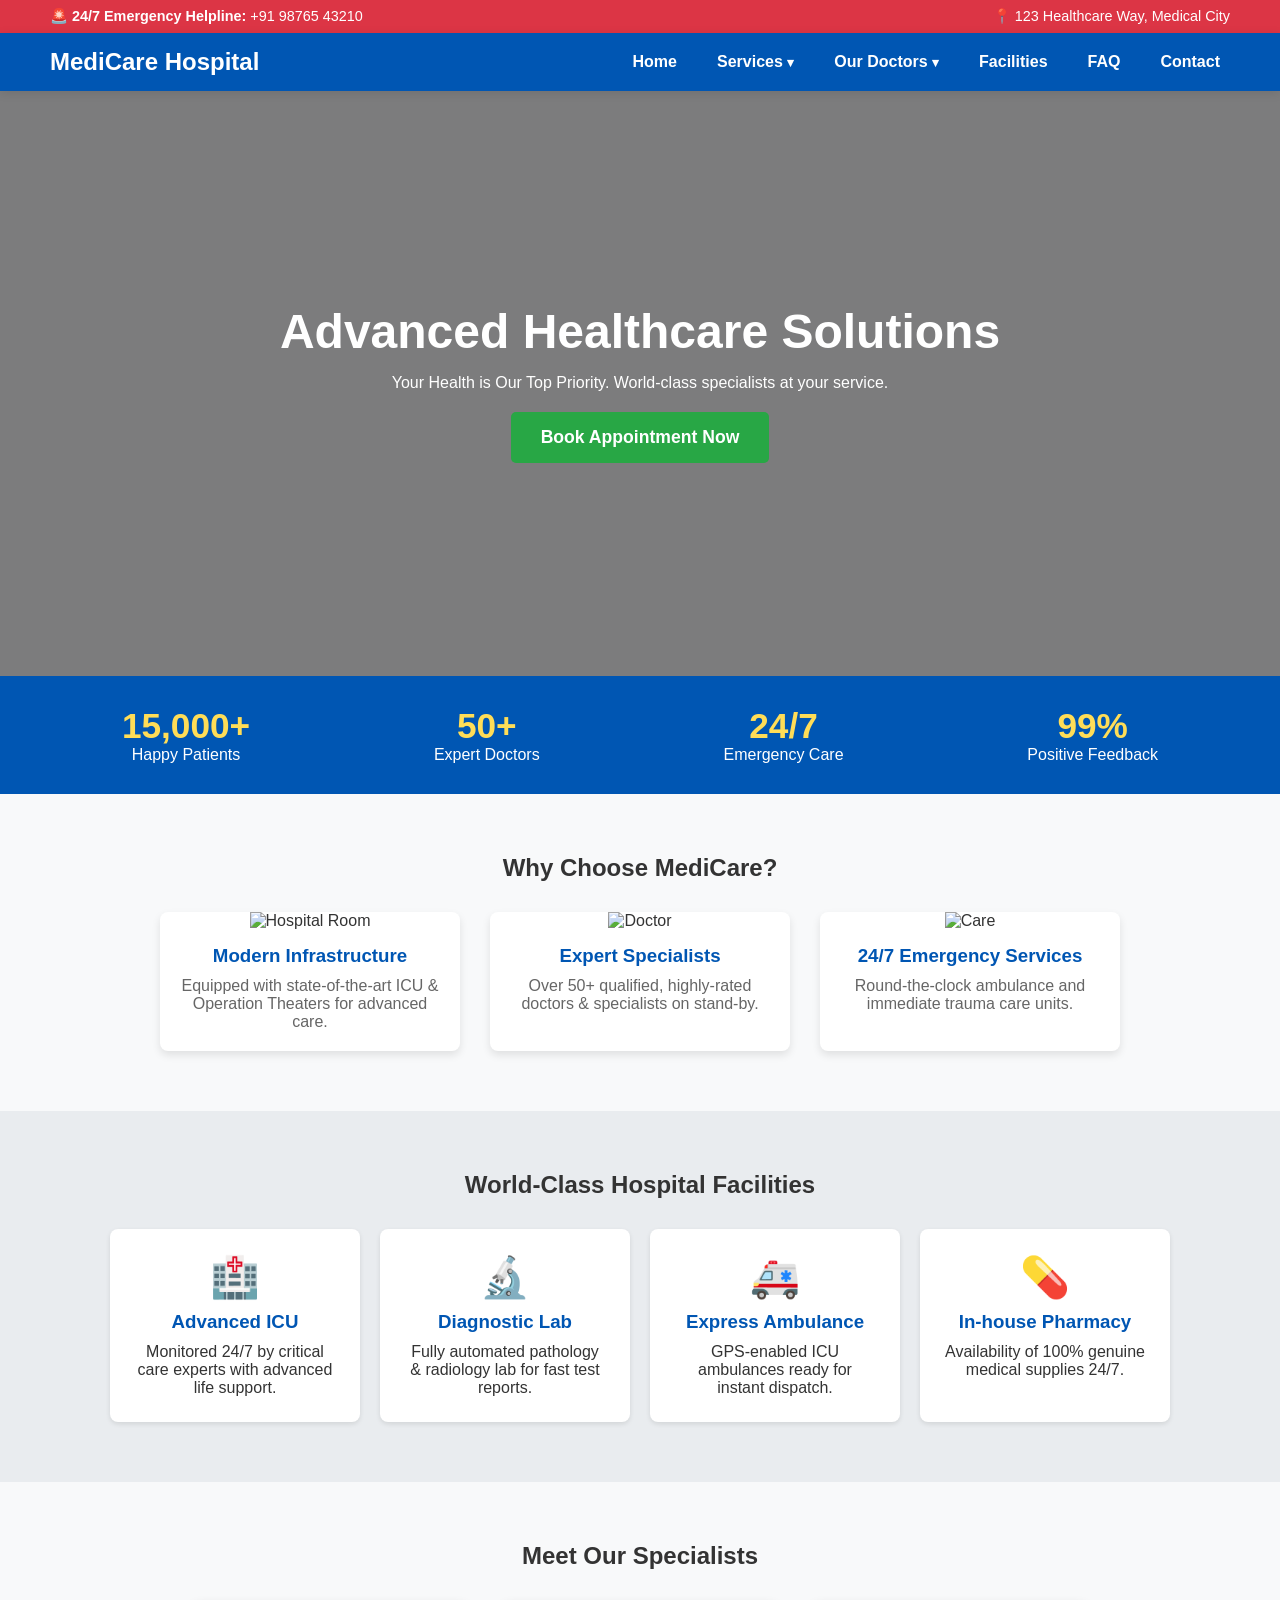
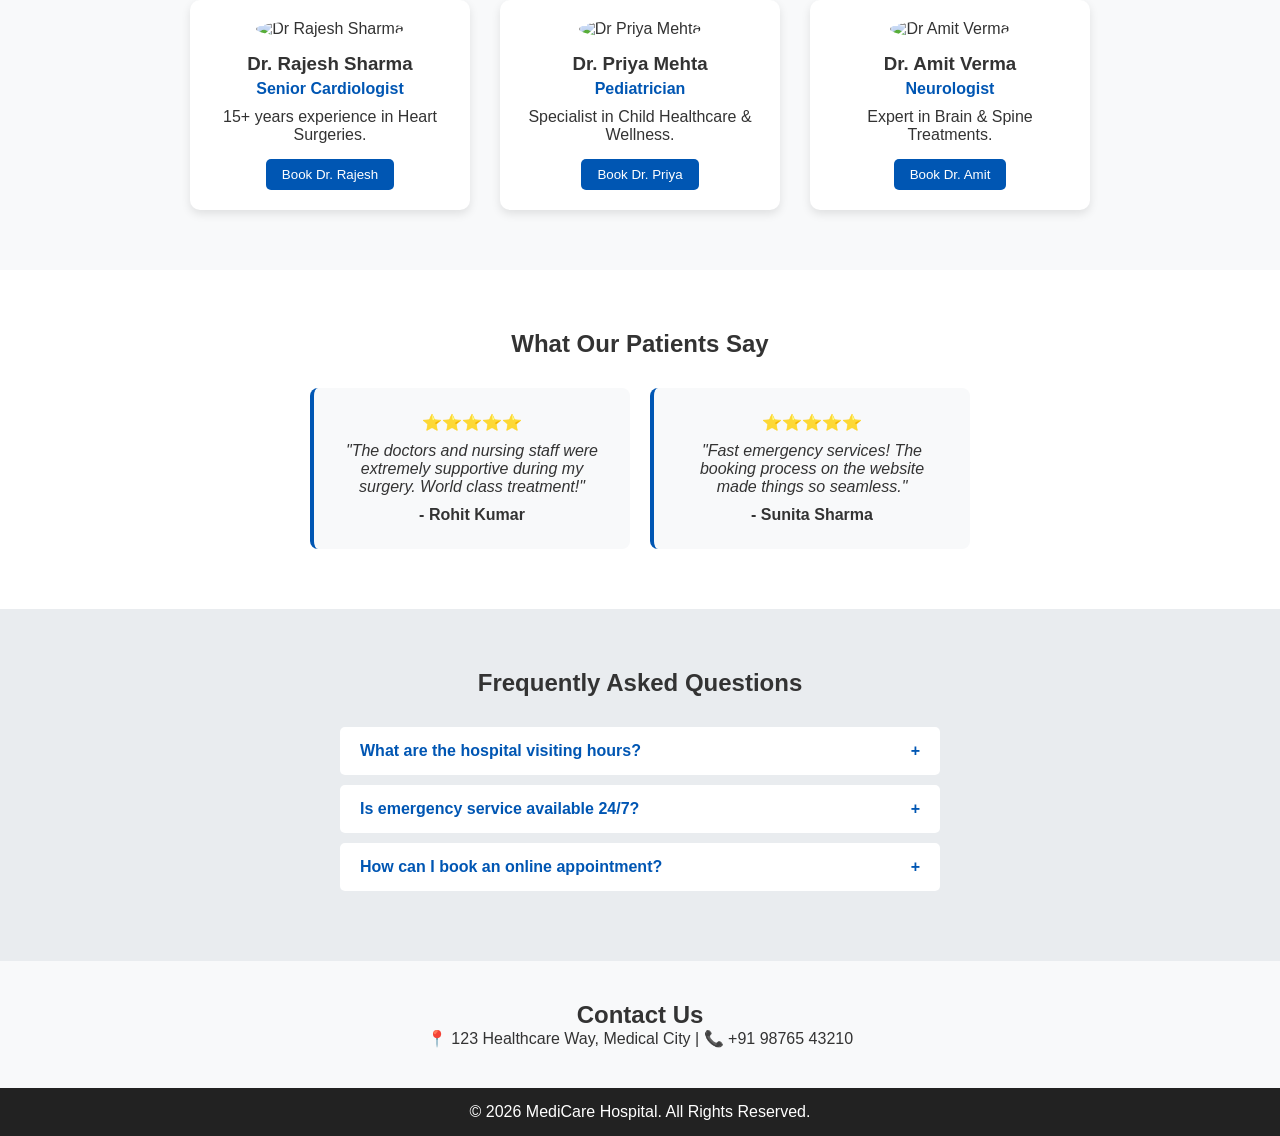
==== index.html @ e6e6cc5a "Hospital Management Website complete" ====
<!DOCTYPE html>
<html lang="en">
<head>
    <meta charset="UTF-8">
    <meta name="viewport" content="width=device-width, initial-scale=1.0">
    <title>MediCare Hospital</title>
    <link rel="stylesheet" href="style.css">
</head>
<body>

    <!-- Top Emergency Bar -->
    <div class="top-bar">
        <span>🚨 <strong>24/7 Emergency Helpline:</strong> +91 98765 43210</span>
        <span>📍 123 Healthcare Way, Medical City</span>
    </div>

    <!-- Header / Navbar -->
    <header>
        <div class="logo">
            <h2>MediCare Hospital</h2>
        </div>
        <nav>
            <ul class="nav-links">
                <li><a href="#home">Home</a></li>
                
                <!-- Services Dropdown -->
                <li class="dropdown">
                    <a href="#services">Services <span class="arrow">&#9662;</span></a>
                    <ul class="dropdown-menu">
                        <li><a href="#services">Emergency Care</a></li>
                        <li><a href="#services">Cardiology Dept</a></li>
                        <li><a href="#services">24/7 Pharmacy</a></li>
                    </ul>
                </li>

                <!-- Our Doctors Dropdown -->
                <li class="dropdown">
                    <a href="#doctors">Our Doctors <span class="arrow">&#9662;</span></a>
                    <ul class="dropdown-menu">
                        <li><a href="#doctors">Dr. Rajesh (Cardiologist)</a></li>
                        <li><a href="#doctors">Dr. Priya (Pediatrician)</a></li>
                        <li><a href="#doctors">Dr. Amit (Neurologist)</a></li>
                    </ul>
                </li>

                <li><a href="#facilities">Facilities</a></li>
                <li><a href="#faq">FAQ</a></li>
                <li><a href="#contact">Contact</a></li>
            </ul>
        </nav>
    </header>

    <!-- Main Hero Banner -->
    <section id="home" class="hero">
        <div class="hero-content">
            <h1>Advanced Healthcare Solutions</h1>
            <p>Your Health is Our Top Priority. World-class specialists at your service.</p>
            <button id="openModalBtn" class="btn-green">Book Appointment Now</button>
        </div>
    </section>

    <!-- Hospital Statistics Section (Naya Look) -->
    <section class="stats-section">
        <div class="stat-box">
            <h2>15,000+</h2>
            <p>Happy Patients</p>
        </div>
        <div class="stat-box">
            <h2>50+</h2>
            <p>Expert Doctors</p>
        </div>
        <div class="stat-box">
            <h2>24/7</h2>
            <p>Emergency Care</p>
        </div>
        <div class="stat-box">
            <h2>99%</h2>
            <p>Positive Feedback</p>
        </div>
    </section>

    <!-- Visual Features Section -->
    <section class="hospital-info">
        <h2>Why Choose MediCare?</h2>
        <div class="info-grid">
            <div class="info-card">
                <img src="https://images.unsplash.com/photo-1519494026892-80bbd2d6fd0d?w=500" alt="Hospital Room">
                <h3>Modern Infrastructure</h3>
                <p>Equipped with state-of-the-art ICU & Operation Theaters for advanced care.</p>
            </div>
            <div class="info-card">
                <img src="https://images.unsplash.com/photo-1629909613654-28e377c37b09?w=500" alt="Doctor">
                <h3>Expert Specialists</h3>
                <p>Over 50+ qualified, highly-rated doctors & specialists on stand-by.</p>
            </div>
            <div class="info-card">
                <img src="https://images.unsplash.com/photo-1584515979956-d9f6e5d09982?w=500" alt="Care">
                <h3>24/7 Emergency Services</h3>
                <p>Round-the-clock ambulance and immediate trauma care units.</p>
            </div>
        </div>
    </section>

    <!-- Advanced Facilities Section -->
    <section id="facilities" class="facilities-section">
        <h2>World-Class Hospital Facilities</h2>
        <div class="facilities-grid">
            <div class="facility-card">
                <div class="icon">🏥</div>
                <h3>Advanced ICU</h3>
                <p>Monitored 24/7 by critical care experts with advanced life support.</p>
            </div>
            <div class="facility-card">
                <div class="icon">🔬</div>
                <h3>Diagnostic Lab</h3>
                <p>Fully automated pathology & radiology lab for fast test reports.</p>
            </div>
            <div class="facility-card">
                <div class="icon">🚑</div>
                <h3>Express Ambulance</h3>
                <p>GPS-enabled ICU ambulances ready for instant dispatch.</p>
            </div>
            <div class="facility-card">
                <div class="icon">💊</div>
                <h3>In-house Pharmacy</h3>
                <p>Availability of 100% genuine medical supplies 24/7.</p>
            </div>
        </div>
    </section>

    <!-- Doctors Profiles Section (Accessible via Navbar Dropdown) -->
    <section id="doctors" class="doctors-section">
        <h2>Meet Our Specialists</h2>
        <div class="doctors-grid">
            <div class="doctor-card">
                <img src="https://images.unsplash.com/photo-1612349317150-e413f6a5b16d?w=400" alt="Dr Rajesh Sharma">
                <h3>Dr. Rajesh Sharma</h3>
                <p class="specialty">Senior Cardiologist</p>
                <p>15+ years experience in Heart Surgeries.</p>
                <button class="btn-book-doc">Book Dr. Rajesh</button>
            </div>
            <div class="doctor-card">
                <img src="https://images.unsplash.com/photo-1559839734-2b71ea197ec2?w=400" alt="Dr Priya Mehta">
                <h3>Dr. Priya Mehta</h3>
                <p class="specialty">Pediatrician</p>
                <p>Specialist in Child Healthcare & Wellness.</p>
                <button class="btn-book-doc">Book Dr. Priya</button>
            </div>
            <div class="doctor-card">
                <img src="https://images.unsplash.com/photo-1537368910025-700350fe46c7?w=400" alt="Dr Amit Verma">
                <h3>Dr. Amit Verma</h3>
                <p class="specialty">Neurologist</p>
                <p>Expert in Brain & Spine Treatments.</p>
                <button class="btn-book-doc">Book Dr. Amit</button>
            </div>
        </div>
    </section>

    <!-- Patient Reviews (Testimonials) Section -->
    <section class="reviews-section">
        <h2>What Our Patients Say</h2>
        <div class="reviews-grid">
            <div class="review-card">
                <p class="stars">⭐⭐⭐⭐⭐</p>
                <p class="comment">"The doctors and nursing staff were extremely supportive during my surgery. World class treatment!"</p>
                <h4>- Rohit Kumar</h4>
            </div>
            <div class="review-card">
                <p class="stars">⭐⭐⭐⭐⭐</p>
                <p class="comment">"Fast emergency services! The booking process on the website made things so seamless."</p>
                <h4>- Sunita Sharma</h4>
            </div>
        </div>
    </section>

    <!-- FAQ Accordion Section -->
    <section id="faq" class="faq-section">
        <h2>Frequently Asked Questions</h2>
        <div class="faq-container">
            <div class="faq-item">
                <button class="faq-question">What are the hospital visiting hours? <span class="faq-icon">+</span></button>
                <div class="faq-answer">
                    <p>Visiting hours are from 10:00 AM to 1:00 PM and 5:00 PM to 8:00 PM daily.</p>
                </div>
            </div>
            <div class="faq-item">
                <button class="faq-question">Is emergency service available 24/7? <span class="faq-icon">+</span></button>
                <div class="faq-answer">
                    <p>Yes, our Emergency and Trauma Care unit is open 24 hours a day, 7 days a week.</p>
                </div>
            </div>
            <div class="faq-item">
                <button class="faq-question">How can I book an online appointment? <span class="faq-icon">+</span></button>
                <div class="faq-answer">
                    <p>You can click on any 'Book Appointment' button on this website to open the booking form.</p>
                </div>
            </div>
        </div>
    </section>

    <!-- BOOK APPOINTMENT MODAL (POPUP FORM) -->
    <div id="appointmentModal" class="modal">
        <div class="modal-content">
            <span class="close-btn" id="closeModalBtn">&times;</span>
            <h2>Book An Appointment</h2>
            <form id="appointmentForm">
                <input type="text" id="patientName" placeholder="Full Name" required>
                <input type="tel" id="patientPhone" placeholder="Phone Number" required>
                <select id="doctorSelect" required>
                    <option value="">Select Doctor / Speciality</option>
                    <option value="Dr. Rajesh Sharma (Cardiologist)">Dr. Rajesh Sharma (Cardiologist)</option>
                    <option value="Dr. Priya Mehta (Pediatrician)">Dr. Priya Mehta (Pediatrician)</option>
                    <option value="Dr. Amit Verma (Neurologist)">Dr. Amit Verma (Neurologist)</option>
                </select>
                <input type="date" id="appDate" required>
                <button type="submit" class="btn-submit">Confirm Booking</button>
            </form>
        </div>
    </div>

    <!-- Contact & Footer -->
    <section id="contact" class="contact">
        <h2>Contact Us</h2>
        <p>📍 123 Healthcare Way, Medical City | 📞 +91 98765 43210</p>
    </section>

    <footer>
        <p>© 2026 MediCare Hospital. All Rights Reserved.</p>
    </footer>

    <script src="script.js"></script>
</body>
</html>
---- style.css ----
* {
    margin: 0;
    padding: 0;
    box-sizing: border-box;
    font-family: 'Segoe UI', Tahoma, Geneva, Verdana, sans-serif;
}

html {
    scroll-behavior: smooth;
}

body {
    background-color: #f8f9fa;
    color: #333;
}

/* Top Emergency Bar */
.top-bar {
    background-color: #dc3545;
    color: white;
    padding: 8px 50px;
    display: flex;
    justify-content: space-between;
    font-size: 0.9rem;
}

/* Navbar Style */
header {
    position: sticky;
    top: 0;
    z-index: 100;
    display: flex;
    justify-content: space-between;
    align-items: center;
    background-color: #0056b3;
    padding: 15px 50px;
    color: white;
    box-shadow: 0 2px 10px rgba(0,0,0,0.1);
}

.nav-links {
    display: flex;
    list-style: none;
    align-items: center;
}

.nav-links li {
    position: relative;
    margin-left: 20px;
}

.nav-links a {
    color: white;
    text-decoration: none;
    font-weight: 600;
    padding: 10px;
}

/* Dropdown Menu Style */
.arrow {
    font-size: 0.8rem;
}

.dropdown-menu {
    display: none;
    position: absolute;
    top: 100%;
    left: 0;
    background-color: white;
    min-width: 180px;
    box-shadow: 0 4px 8px rgba(0,0,0,0.15);
    border-radius: 4px;
    list-style: none;
}

.dropdown-menu li {
    margin: 0;
}

.dropdown-menu a {
    color: #333;
    display: block;
    padding: 10px 15px;
    font-size: 0.9rem;
}

.dropdown-menu a:hover {
    background-color: #f1f1f1;
    color: #0056b3;
}

.dropdown:hover .dropdown-menu {
    display: block;
}

/* Hero Section */
.hero {
    background: linear-gradient(rgba(0,0,0,0.5), rgba(0,0,0,0.5)), url('https://images.unsplash.com/photo-1512678080530-7760d81faba6?w=1200') no-repeat center center/cover;
    height: 65vh;
    display: flex;
    justify-content: center;
    align-items: center;
    color: white;
    text-align: center;
}

.hero h1 {
    font-size: 3rem;
    margin-bottom: 15px;
}

.btn-green {
    background-color: #28a745;
    color: white;
    border: none;
    padding: 15px 30px;
    font-size: 1.1rem;
    font-weight: bold;
    border-radius: 5px;
    cursor: pointer;
    margin-top: 20px;
    transition: 0.3s;
}

.btn-green:hover {
    background-color: #218838;
}

/* Hospital Stats */
.stats-section {
    display: flex;
    justify-content: space-around;
    background-color: #0056b3;
    color: white;
    padding: 30px;
    text-align: center;
}

.stat-box h2 {
    font-size: 2.2rem;
    color: #ffdd57;
}

/* Hospital Info */
.hospital-info {
    padding: 60px 20px;
    text-align: center;
}

.info-grid {
    display: flex;
    justify-content: center;
    gap: 30px;
    margin-top: 30px;
    flex-wrap: wrap;
}

.info-card {
    background: white;
    width: 300px;
    border-radius: 8px;
    overflow: hidden;
    box-shadow: 0 4px 8px rgba(0,0,0,0.1);
}

.info-card img {
    width: 100%;
    height: 200px;
    object-fit: cover;
}

.info-card h3 {
    margin: 15px 0 10px;
    color: #0056b3;
}

.info-card p {
    padding: 0 15px 20px;
    color: #666;
}

/* Facilities Section */
.facilities-section {
    background-color: #e9ecef;
    padding: 60px 20px;
    text-align: center;
}

.facilities-grid {
    display: flex;
    justify-content: center;
    gap: 20px;
    margin-top: 30px;
    flex-wrap: wrap;
}

.facility-card {
    background: white;
    padding: 25px;
    border-radius: 8px;
    width: 250px;
    box-shadow: 0 2px 5px rgba(0,0,0,0.1);
}

.facility-card .icon {
    font-size: 2.5rem;
    margin-bottom: 10px;
}

.facility-card h3 {
    color: #0056b3;
    margin-bottom: 10px;
}

/* Doctors Section */
.doctors-section {
    padding: 60px 20px;
    text-align: center;
}

.doctors-grid {
    display: flex;
    justify-content: center;
    gap: 30px;
    margin-top: 30px;
    flex-wrap: wrap;
}

.doctor-card {
    background: white;
    width: 280px;
    padding: 20px;
    border-radius: 10px;
    box-shadow: 0 4px 10px rgba(0,0,0,0.1);
    text-align: center;
}

.doctor-card img {
    width: 120px;
    height: 120px;
    border-radius: 50%;
    object-fit: cover;
    margin-bottom: 15px;
}

.doctor-card .specialty {
    color: #0056b3;
    font-weight: bold;
    margin: 5px 0 10px;
}

.btn-book-doc {
    background-color: #0056b3;
    color: white;
    border: none;
    padding: 8px 16px;
    border-radius: 5px;
    margin-top: 15px;
    cursor: pointer;
}

.btn-book-doc:hover {
    background-color: #003d80;
}

/* Patient Reviews */
.reviews-section {
    background: white;
    padding: 60px 20px;
    text-align: center;
}

.reviews-grid {
    display: flex;
    justify-content: center;
    gap: 20px;
    margin-top: 30px;
    flex-wrap: wrap;
}

.review-card {
    background: #f8f9fa;
    padding: 25px;
    border-radius: 8px;
    width: 320px;
    border-left: 4px solid #0056b3;
}

.review-card .comment {
    font-style: italic;
    margin: 10px 0;
}

/* FAQ Accordion Section */
.faq-section {
    background-color: #e9ecef;
    padding: 60px 20px;
    text-align: center;
}

.faq-container {
    max-width: 600px;
    margin: 30px auto 0;
    text-align: left;
}

.faq-item {
    background: white;
    margin-bottom: 10px;
    border-radius: 5px;
    overflow: hidden;
}

.faq-question {
    width: 100%;
    padding: 15px 20px;
    background: none;
    border: none;
    text-align: left;
    font-size: 1rem;
    font-weight: bold;
    display: flex;
    justify-content: space-between;
    cursor: pointer;
    color: #0056b3;
}

.faq-answer {
    max-height: 0;
    overflow: hidden;
    padding: 0 20px;
    transition: max-height 0.3s ease, padding 0.3s ease;
    background-color: #f8f9fa;
    color: #555;
}

.faq-item.active .faq-answer {
    max-height: 100px;
    padding: 15px 20px;
}

/* Modal Popup */
.modal {
    display: none;
    position: fixed;
    z-index: 1000;
    left: 0;
    top: 0;
    width: 100%;
    height: 100%;
    background-color: rgba(0,0,0,0.6);
}

.modal-content {
    background-color: white;
    margin: 10% auto;
    padding: 30px;
    border-radius: 8px;
    width: 90%;
    max-width: 400px;
    position: relative;
}

.close-btn {
    position: absolute;
    right: 20px;
    top: 10px;
    font-size: 28px;
    cursor: pointer;
}

.modal form {
    display: flex;
    flex-direction: column;
    gap: 15px;
    margin-top: 20px;
}

.modal form input, .modal form select {
    padding: 10px;
    border: 1px solid #ccc;
    border-radius: 4px;
}

.btn-submit {
    background-color: #0056b3;
    color: white;
    padding: 12px;
    border: none;
    border-radius: 4px;
    font-weight: bold;
    cursor: pointer;
}

/* Footer & Contact */
.contact {
    padding: 40px;
    text-align: center;
}

footer {
    background: #222;
    color: white;
    text-align: center;
    padding: 15px;
}
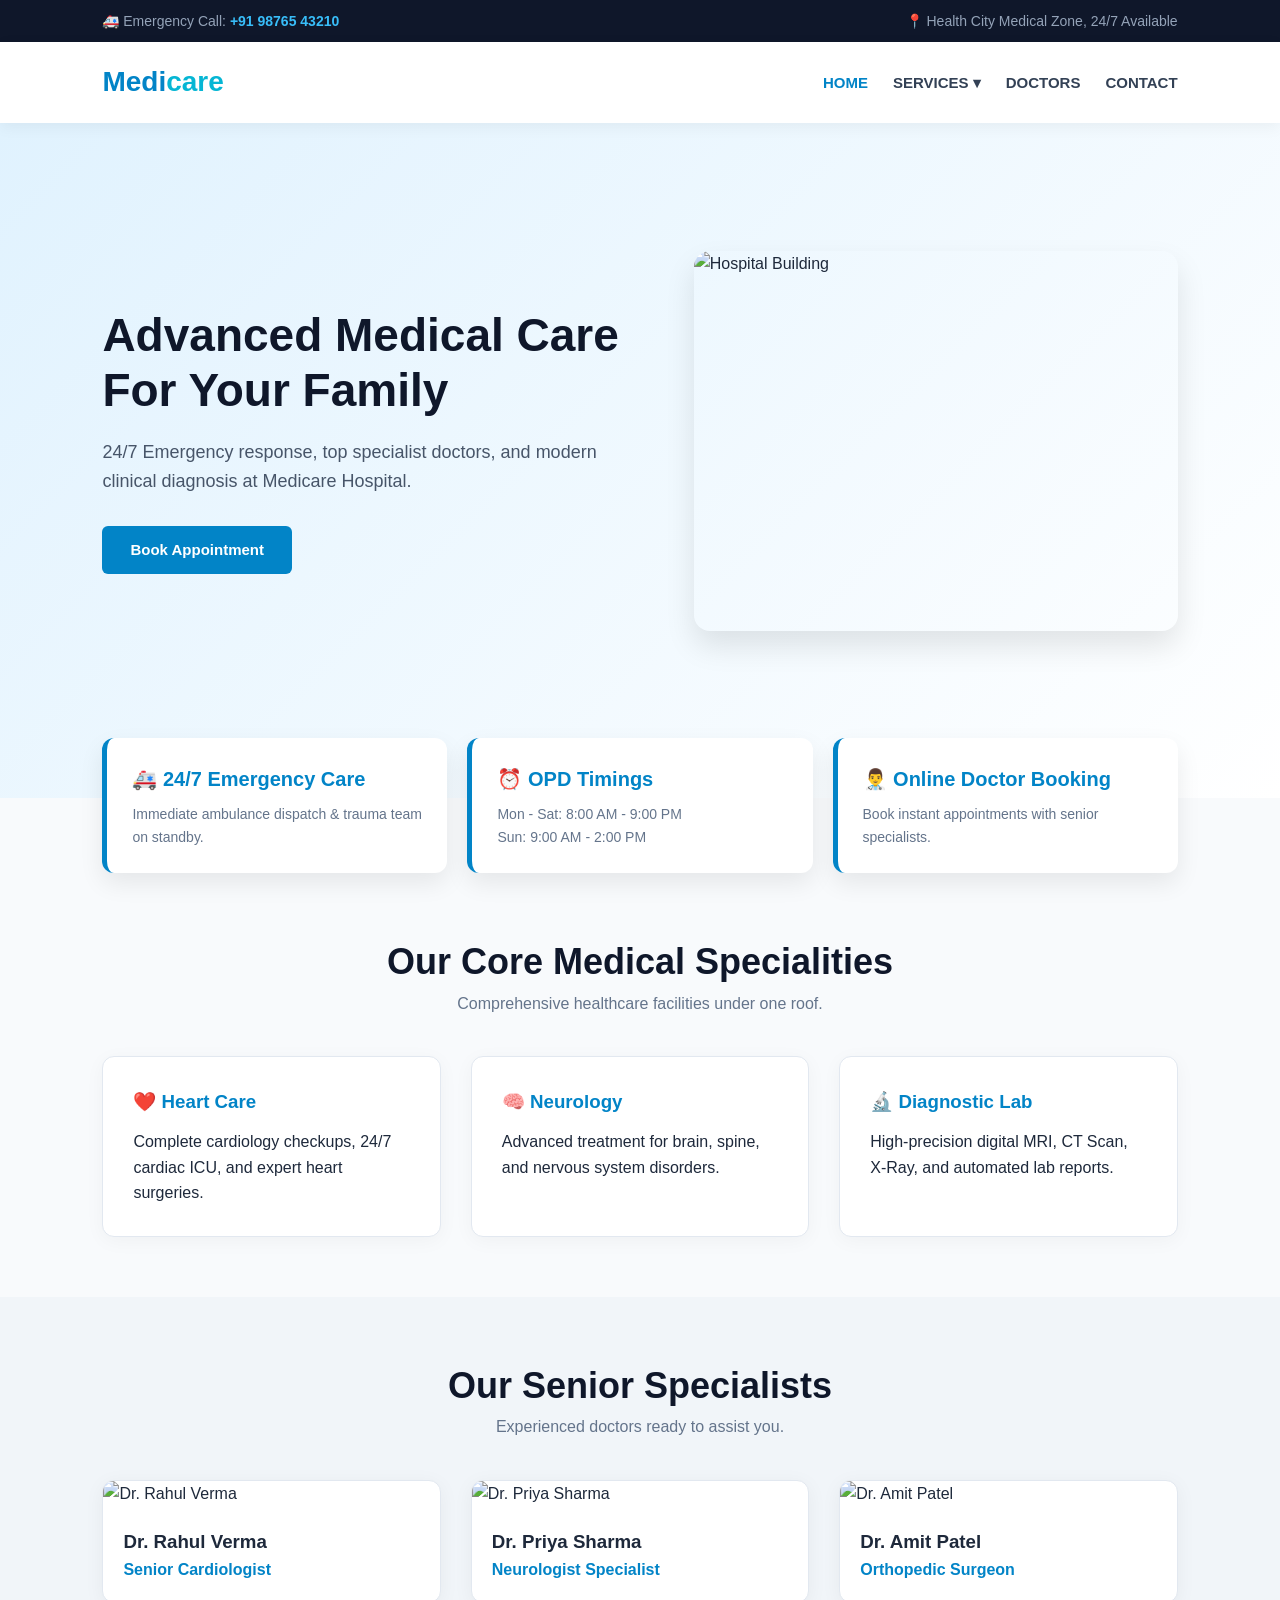
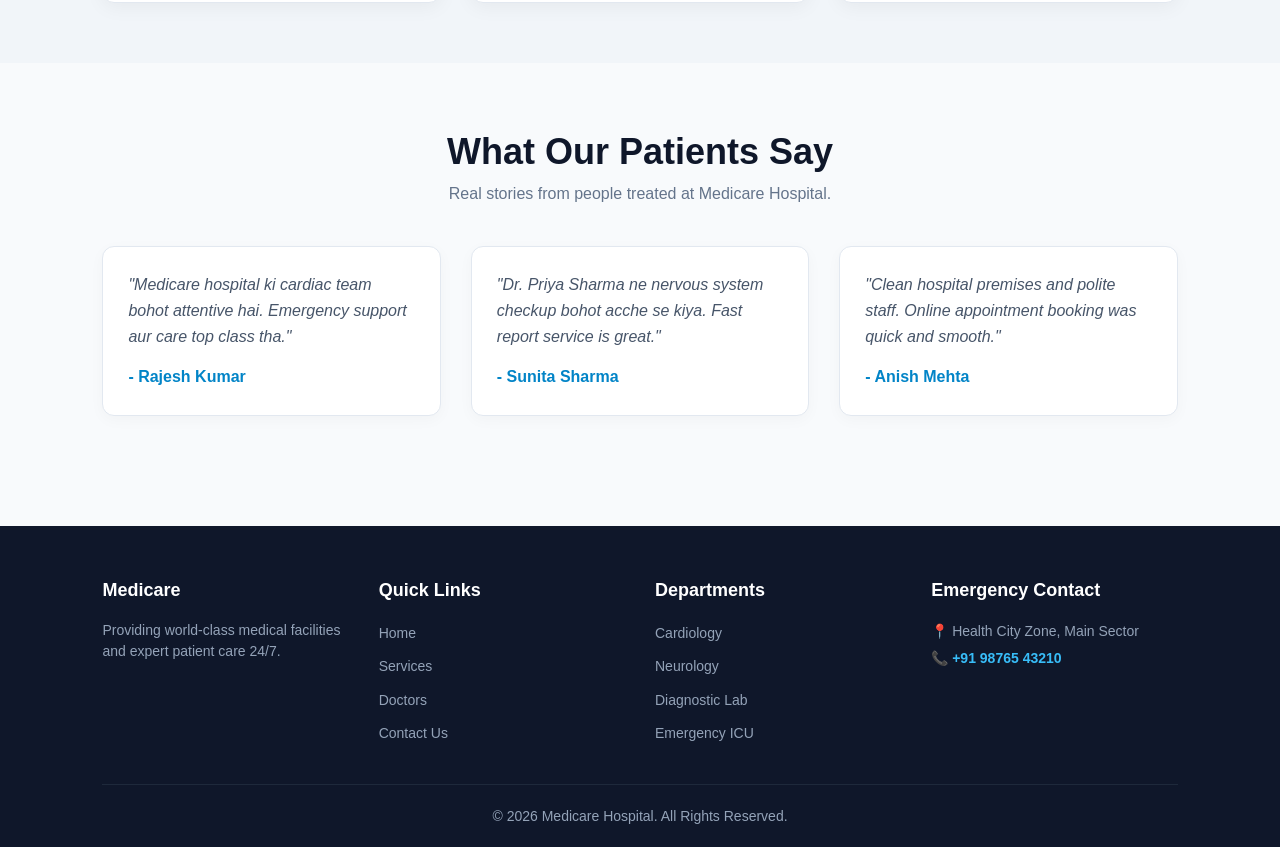
==== commit 218a880b: "updated hospital UI with 6 services and contact form" ====
--- a/index.html
+++ b/index.html
@@ -3,229 +3,181 @@
 <head>
     <meta charset="UTF-8">
     <meta name="viewport" content="width=device-width, initial-scale=1.0">
-    <title>MediCare Hospital</title>
+    <title>Medicare - World Class Healthcare</title>
     <link rel="stylesheet" href="style.css">
 </head>
 <body>
 
     <!-- Top Emergency Bar -->
     <div class="top-bar">
-        <span>🚨 <strong>24/7 Emergency Helpline:</strong> +91 98765 43210</span>
-        <span>📍 123 Healthcare Way, Medical City</span>
+        <span>🚑 Emergency Call: <strong>+91 98765 43210</strong></span>
+        <span>📍 Health City Medical Zone, 24/7 Available</span>
     </div>
 
-    <!-- Header / Navbar -->
+    <!-- Navigation Header -->
     <header>
-        <div class="logo">
-            <h2>MediCare Hospital</h2>
-        </div>
+        <div class="logo">Medi<span>care</span></div>
         <nav>
-            <ul class="nav-links">
-                <li><a href="#home">Home</a></li>
-                
-                <!-- Services Dropdown -->
+            <ul>
+                <li><a href="index.html" class="active">HOME</a></li>
                 <li class="dropdown">
-                    <a href="#services">Services <span class="arrow">&#9662;</span></a>
+                    <a href="services.html">SERVICES ▾</a>
                     <ul class="dropdown-menu">
-                        <li><a href="#services">Emergency Care</a></li>
-                        <li><a href="#services">Cardiology Dept</a></li>
-                        <li><a href="#services">24/7 Pharmacy</a></li>
+                        <li><a href="services.html">Cardiology</a></li>
+                        <li><a href="services.html">Neurology</a></li>
+                        <li><a href="services.html">Orthopedics</a></li>
                     </ul>
                 </li>
-
-                <!-- Our Doctors Dropdown -->
-                <li class="dropdown">
-                    <a href="#doctors">Our Doctors <span class="arrow">&#9662;</span></a>
-                    <ul class="dropdown-menu">
-                        <li><a href="#doctors">Dr. Rajesh (Cardiologist)</a></li>
-                        <li><a href="#doctors">Dr. Priya (Pediatrician)</a></li>
-                        <li><a href="#doctors">Dr. Amit (Neurologist)</a></li>
-                    </ul>
-                </li>
-
-                <li><a href="#facilities">Facilities</a></li>
-                <li><a href="#faq">FAQ</a></li>
-                <li><a href="#contact">Contact</a></li>
+                <li><a href="doctors.html">DOCTORS</a></li>
+                <li><a href="contact.html">CONTACT</a></li>
             </ul>
         </nav>
     </header>
 
-    <!-- Main Hero Banner -->
-    <section id="home" class="hero">
-        <div class="hero-content">
-            <h1>Advanced Healthcare Solutions</h1>
-            <p>Your Health is Our Top Priority. World-class specialists at your service.</p>
-            <button id="openModalBtn" class="btn-green">Book Appointment Now</button>
+    <!-- Hero Banner with Slider -->
+    <main class="hero">
+        <div class="hero-text">
+            <h1>Advanced Medical Care For Your Family</h1>
+            <p>24/7 Emergency response, top specialist doctors, and modern clinical diagnosis at Medicare Hospital.</p>
+            <a href="contact.html" class="btn btn-primary">Book Appointment</a>
         </div>
-    </section>
 
-    <!-- Hospital Statistics Section (Naya Look) -->
-    <section class="stats-section">
-        <div class="stat-box">
-            <h2>15,000+</h2>
-            <p>Happy Patients</p>
+        <div class="slider-container">
+            <div class="slides">
+                <img src="https://images.unsplash.com/photo-1519494026892-80bbd2d6fd0d?auto=format&fit=crop&w=800&q=80" alt="Hospital Building">
+                <img src="https://images.unsplash.com/photo-1584515979956-d9f6e5d09982?auto=format&fit=crop&w=800&q=80" alt="Medical Team">
+                <img src="https://images.unsplash.com/photo-1516549655169-df83a0774514?auto=format&fit=crop&w=800&q=80" alt="Doctor Consultation">
+            </div>
         </div>
-        <div class="stat-box">
-            <h2>50+</h2>
-            <p>Expert Doctors</p>
+    </main>
+
+    <!-- NEW: Floating Action Info Cards -->
+    <div class="floating-cards-container">
+        <div class="floating-grid">
+            <div class="f-card">
+                <h3>🚑 24/7 Emergency Care</h3>
+                <p>Immediate ambulance dispatch & trauma team on standby.</p>
+            </div>
+            <div class="f-card">
+                <h3>⏰ OPD Timings</h3>
+                <p>Mon - Sat: 8:00 AM - 9:00 PM<br>Sun: 9:00 AM - 2:00 PM</p>
+            </div>
+            <div class="f-card">
+                <h3>👨‍⚕️ Online Doctor Booking</h3>
+                <p>Book instant appointments with senior specialists.</p>
+            </div>
         </div>
-        <div class="stat-box">
-            <h2>24/7</h2>
-            <p>Emergency Care</p>
+    </div>
+
+    <!-- Core Specialities Section -->
+    <section class="section">
+        <div class="section-title">
+            <h2>Our Core Medical Specialities</h2>
+            <p>Comprehensive healthcare facilities under one roof.</p>
         </div>
-        <div class="stat-box">
-            <h2>99%</h2>
-            <p>Positive Feedback</p>
-        </div>
-    </section>
-
-    <!-- Visual Features Section -->
-    <section class="hospital-info">
-        <h2>Why Choose MediCare?</h2>
-        <div class="info-grid">
-            <div class="info-card">
-                <img src="https://images.unsplash.com/photo-1519494026892-80bbd2d6fd0d?w=500" alt="Hospital Room">
-                <h3>Modern Infrastructure</h3>
-                <p>Equipped with state-of-the-art ICU & Operation Theaters for advanced care.</p>
+        <div class="grid-3">
+            <div class="card">
+                <h3>❤️ Heart Care</h3>
+                <p>Complete cardiology checkups, 24/7 cardiac ICU, and expert heart surgeries.</p>
             </div>
-            <div class="info-card">
-                <img src="https://images.unsplash.com/photo-1629909613654-28e377c37b09?w=500" alt="Doctor">
-                <h3>Expert Specialists</h3>
-                <p>Over 50+ qualified, highly-rated doctors & specialists on stand-by.</p>
+            <div class="card">
+                <h3>🧠 Neurology</h3>
+                <p>Advanced treatment for brain, spine, and nervous system disorders.</p>
             </div>
-            <div class="info-card">
-                <img src="https://images.unsplash.com/photo-1584515979956-d9f6e5d09982?w=500" alt="Care">
-                <h3>24/7 Emergency Services</h3>
-                <p>Round-the-clock ambulance and immediate trauma care units.</p>
+            <div class="card">
+                <h3>🔬 Diagnostic Lab</h3>
+                <p>High-precision digital MRI, CT Scan, X-Ray, and automated lab reports.</p>
             </div>
         </div>
     </section>
 
-    <!-- Advanced Facilities Section -->
-    <section id="facilities" class="facilities-section">
-        <h2>World-Class Hospital Facilities</h2>
-        <div class="facilities-grid">
-            <div class="facility-card">
-                <div class="icon">🏥</div>
-                <h3>Advanced ICU</h3>
-                <p>Monitored 24/7 by critical care experts with advanced life support.</p>
-            </div>
-            <div class="facility-card">
-                <div class="icon">🔬</div>
-                <h3>Diagnostic Lab</h3>
-                <p>Fully automated pathology & radiology lab for fast test reports.</p>
-            </div>
-            <div class="facility-card">
-                <div class="icon">🚑</div>
-                <h3>Express Ambulance</h3>
-                <p>GPS-enabled ICU ambulances ready for instant dispatch.</p>
-            </div>
-            <div class="facility-card">
-                <div class="icon">💊</div>
-                <h3>In-house Pharmacy</h3>
-                <p>Availability of 100% genuine medical supplies 24/7.</p>
-            </div>
+    <!-- Doctors Preview Section -->
+    <section class="section bg-light">
+        <div class="section-title">
+            <h2>Our Senior Specialists</h2>
+            <p>Experienced doctors ready to assist you.</p>
         </div>
-    </section>
-
-    <!-- Doctors Profiles Section (Accessible via Navbar Dropdown) -->
-    <section id="doctors" class="doctors-section">
-        <h2>Meet Our Specialists</h2>
-        <div class="doctors-grid">
+        <div class="grid-3">
             <div class="doctor-card">
-                <img src="https://images.unsplash.com/photo-1612349317150-e413f6a5b16d?w=400" alt="Dr Rajesh Sharma">
-                <h3>Dr. Rajesh Sharma</h3>
-                <p class="specialty">Senior Cardiologist</p>
-                <p>15+ years experience in Heart Surgeries.</p>
-                <button class="btn-book-doc">Book Dr. Rajesh</button>
+                <img src="https://images.unsplash.com/photo-1622253692010-333f2da6031d?auto=format&fit=crop&w=600&q=80" class="doctor-img" alt="Dr. Rahul Verma">
+                <div class="doctor-info">
+                    <h3>Dr. Rahul Verma</h3>
+                    <p style="color:#0284c7; font-weight:600;">Senior Cardiologist</p>
+                </div>
             </div>
             <div class="doctor-card">
-                <img src="https://images.unsplash.com/photo-1559839734-2b71ea197ec2?w=400" alt="Dr Priya Mehta">
-                <h3>Dr. Priya Mehta</h3>
-                <p class="specialty">Pediatrician</p>
-                <p>Specialist in Child Healthcare & Wellness.</p>
-                <button class="btn-book-doc">Book Dr. Priya</button>
+                <img src="https://images.unsplash.com/photo-1559839734-2b71ea197ec2?auto=format&fit=crop&w=600&q=80" class="doctor-img" alt="Dr. Priya Sharma">
+                <div class="doctor-info">
+                    <h3>Dr. Priya Sharma</h3>
+                    <p style="color:#0284c7; font-weight:600;">Neurologist Specialist</p>
+                </div>
             </div>
             <div class="doctor-card">
-                <img src="https://images.unsplash.com/photo-1537368910025-700350fe46c7?w=400" alt="Dr Amit Verma">
-                <h3>Dr. Amit Verma</h3>
-                <p class="specialty">Neurologist</p>
-                <p>Expert in Brain & Spine Treatments.</p>
-                <button class="btn-book-doc">Book Dr. Amit</button>
-            </div>
-        </div>
-    </section>
-
-    <!-- Patient Reviews (Testimonials) Section -->
-    <section class="reviews-section">
-        <h2>What Our Patients Say</h2>
-        <div class="reviews-grid">
-            <div class="review-card">
-                <p class="stars">⭐⭐⭐⭐⭐</p>
-                <p class="comment">"The doctors and nursing staff were extremely supportive during my surgery. World class treatment!"</p>
-                <h4>- Rohit Kumar</h4>
-            </div>
-            <div class="review-card">
-                <p class="stars">⭐⭐⭐⭐⭐</p>
-                <p class="comment">"Fast emergency services! The booking process on the website made things so seamless."</p>
-                <h4>- Sunita Sharma</h4>
-            </div>
-        </div>
-    </section>
-
-    <!-- FAQ Accordion Section -->
-    <section id="faq" class="faq-section">
-        <h2>Frequently Asked Questions</h2>
-        <div class="faq-container">
-            <div class="faq-item">
-                <button class="faq-question">What are the hospital visiting hours? <span class="faq-icon">+</span></button>
-                <div class="faq-answer">
-                    <p>Visiting hours are from 10:00 AM to 1:00 PM and 5:00 PM to 8:00 PM daily.</p>
-                </div>
-            </div>
-            <div class="faq-item">
-                <button class="faq-question">Is emergency service available 24/7? <span class="faq-icon">+</span></button>
-                <div class="faq-answer">
-                    <p>Yes, our Emergency and Trauma Care unit is open 24 hours a day, 7 days a week.</p>
-                </div>
-            </div>
-            <div class="faq-item">
-                <button class="faq-question">How can I book an online appointment? <span class="faq-icon">+</span></button>
-                <div class="faq-answer">
-                    <p>You can click on any 'Book Appointment' button on this website to open the booking form.</p>
+                <img src="https://images.unsplash.com/photo-1537368910025-700350fe46c7?auto=format&fit=crop&w=600&q=80" class="doctor-img" alt="Dr. Amit Patel">
+                <div class="doctor-info">
+                    <h3>Dr. Amit Patel</h3>
+                    <p style="color:#0284c7; font-weight:600;">Orthopedic Surgeon</p>
                 </div>
             </div>
         </div>
     </section>
 
-    <!-- BOOK APPOINTMENT MODAL (POPUP FORM) -->
-    <div id="appointmentModal" class="modal">
-        <div class="modal-content">
-            <span class="close-btn" id="closeModalBtn">&times;</span>
-            <h2>Book An Appointment</h2>
-            <form id="appointmentForm">
-                <input type="text" id="patientName" placeholder="Full Name" required>
-                <input type="tel" id="patientPhone" placeholder="Phone Number" required>
-                <select id="doctorSelect" required>
-                    <option value="">Select Doctor / Speciality</option>
-                    <option value="Dr. Rajesh Sharma (Cardiologist)">Dr. Rajesh Sharma (Cardiologist)</option>
-                    <option value="Dr. Priya Mehta (Pediatrician)">Dr. Priya Mehta (Pediatrician)</option>
-                    <option value="Dr. Amit Verma (Neurologist)">Dr. Amit Verma (Neurologist)</option>
-                </select>
-                <input type="date" id="appDate" required>
-                <button type="submit" class="btn-submit">Confirm Booking</button>
-            </form>
+    <!-- NEW: Patient Testimonials Section -->
+    <section class="section">
+        <div class="section-title">
+            <h2>What Our Patients Say</h2>
+            <p>Real stories from people treated at Medicare Hospital.</p>
         </div>
-    </div>
-
-    <!-- Contact & Footer -->
-    <section id="contact" class="contact">
-        <h2>Contact Us</h2>
-        <p>📍 123 Healthcare Way, Medical City | 📞 +91 98765 43210</p>
+        <div class="grid-3">
+            <div class="testimonial-card">
+                <p>"Medicare hospital ki cardiac team bohot attentive hai. Emergency support aur care top class tha."</p>
+                <div class="patient-name">- Rajesh Kumar</div>
+            </div>
+            <div class="testimonial-card">
+                <p>"Dr. Priya Sharma ne nervous system checkup bohot acche se kiya. Fast report service is great."</p>
+                <div class="patient-name">- Sunita Sharma</div>
+            </div>
+            <div class="testimonial-card">
+                <p>"Clean hospital premises and polite staff. Online appointment booking was quick and smooth."</p>
+                <div class="patient-name">- Anish Mehta</div>
+            </div>
+        </div>
     </section>
 
+    <!-- NEW: Multi-Column Rich Footer -->
     <footer>
-        <p>© 2026 MediCare Hospital. All Rights Reserved.</p>
+        <div class="footer-grid">
+            <div class="footer-col">
+                <h4>Medi<span>care</span></h4>
+                <p style="font-size: 14px; line-height: 1.5;">Providing world-class medical facilities and expert patient care 24/7.</p>
+            </div>
+            <div class="footer-col">
+                <h4>Quick Links</h4>
+                <ul>
+                    <li><a href="index.html">Home</a></li>
+                    <li><a href="services.html">Services</a></li>
+                    <li><a href="doctors.html">Doctors</a></li>
+                    <li><a href="contact.html">Contact Us</a></li>
+                </ul>
+            </div>
+            <div class="footer-col">
+                <h4>Departments</h4>
+                <ul>
+                    <li><a href="services.html">Cardiology</a></li>
+                    <li><a href="services.html">Neurology</a></li>
+                    <li><a href="services.html">Diagnostic Lab</a></li>
+                    <li><a href="services.html">Emergency ICU</a></li>
+                </ul>
+            </div>
+            <div class="footer-col">
+                <h4>Emergency Contact</h4>
+                <p style="font-size: 14px;">📍 Health City Zone, Main Sector</p>
+                <p style="font-size: 14px; color:#38bdf8; font-weight:bold; margin-top:5px;">📞 +91 98765 43210</p>
+            </div>
+        </div>
+        <div class="footer-bottom">
+            <p>&copy; 2026 Medicare Hospital. All Rights Reserved.</p>
+        </div>
     </footer>
 
     <script src="script.js"></script>
--- a/style.css
+++ b/style.css
@@ -5,402 +5,359 @@
     font-family: 'Segoe UI', Tahoma, Geneva, Verdana, sans-serif;
 }
 
-html {
-    scroll-behavior: smooth;
-}
-
 body {
-    background-color: #f8f9fa;
-    color: #333;
+    background-color: #f8fafc;
+    color: #1e293b;
+    line-height: 1.6;
 }
 
 /* Top Emergency Bar */
 .top-bar {
-    background-color: #dc3545;
-    color: white;
-    padding: 8px 50px;
+    background: #0f172a;
+    color: #94a3b8;
+    padding: 10px 8%;
     display: flex;
     justify-content: space-between;
-    font-size: 0.9rem;
-}
-
-/* Navbar Style */
+    font-size: 14px;
+}
+
+.top-bar span strong { color: #38bdf8; }
+
+/* Sticky Header & Navigation */
 header {
+    background: #ffffff;
+    display: flex;
+    justify-content: space-between;
+    align-items: center;
+    padding: 18px 8%;
     position: sticky;
     top: 0;
-    z-index: 100;
-    display: flex;
-    justify-content: space-between;
+    z-index: 1000;
+    box-shadow: 0 4px 15px rgba(0, 0, 0, 0.05);
+}
+
+.logo {
+    font-size: 28px;
+    font-weight: 800;
+    color: #0284c7;
+}
+
+.logo span { color: #06b6d4; }
+
+nav ul {
+    display: flex;
+    list-style: none;
+    gap: 25px;
     align-items: center;
-    background-color: #0056b3;
-    padding: 15px 50px;
-    color: white;
-    box-shadow: 0 2px 10px rgba(0,0,0,0.1);
-}
-
-.nav-links {
-    display: flex;
-    list-style: none;
-    align-items: center;
-}
-
-.nav-links li {
-    position: relative;
-    margin-left: 20px;
-}
-
-.nav-links a {
-    color: white;
+}
+
+nav a {
     text-decoration: none;
+    color: #334155;
     font-weight: 600;
-    padding: 10px;
-}
-
-/* Dropdown Menu Style */
-.arrow {
-    font-size: 0.8rem;
-}
+    font-size: 15px;
+    transition: color 0.3s;
+}
+
+nav a:hover, nav a.active { color: #0284c7; }
+
+/* Dropdown Menu */
+.dropdown { position: relative; }
 
 .dropdown-menu {
     display: none;
     position: absolute;
     top: 100%;
     left: 0;
-    background-color: white;
-    min-width: 180px;
-    box-shadow: 0 4px 8px rgba(0,0,0,0.15);
-    border-radius: 4px;
+    background: #ffffff;
+    min-width: 200px;
+    box-shadow: 0 10px 25px rgba(0,0,0,0.1);
+    border-radius: 8px;
+    padding: 10px 0;
     list-style: none;
-}
-
-.dropdown-menu li {
-    margin: 0;
-}
-
-.dropdown-menu a {
-    color: #333;
+    border-top: 3px solid #0284c7;
+}
+
+.dropdown-menu li a {
+    padding: 10px 20px;
     display: block;
-    padding: 10px 15px;
-    font-size: 0.9rem;
-}
-
-.dropdown-menu a:hover {
-    background-color: #f1f1f1;
-    color: #0056b3;
-}
-
-.dropdown:hover .dropdown-menu {
-    display: block;
-}
+    color: #475569;
+    font-size: 14px;
+}
+
+.dropdown-menu li a:hover {
+    background: #f0f9ff;
+    color: #0284c7;
+}
+
+.dropdown:hover .dropdown-menu { display: block; }
+
+/* Page Banners */
+.page-banner {
+    background: linear-gradient(135deg, #0284c7 0%, #0369a1 100%);
+    color: #fff;
+    padding: 40px 8%;
+    text-align: center;
+}
+
+.page-banner h1 { font-size: 32px; margin-bottom: 8px; }
+.page-banner p { color: #e0f2fe; font-size: 16px; }
 
 /* Hero Section */
 .hero {
-    background: linear-gradient(rgba(0,0,0,0.5), rgba(0,0,0,0.5)), url('https://images.unsplash.com/photo-1512678080530-7760d81faba6?w=1200') no-repeat center center/cover;
-    height: 65vh;
-    display: flex;
-    justify-content: center;
+    display: flex;
     align-items: center;
-    color: white;
+    justify-content: space-between;
+    padding: 60px 8% 100px 8%;
+    background: linear-gradient(135deg, #e0f2fe 0%, #ffffff 100%);
+    min-height: 75vh;
+}
+
+.hero-text { max-width: 50%; }
+
+.hero-text h1 {
+    font-size: 46px;
+    color: #0f172a;
+    line-height: 1.2;
+    margin-bottom: 20px;
+}
+
+.hero-text p {
+    color: #475569;
+    font-size: 18px;
+    margin-bottom: 30px;
+}
+
+.btn {
+    padding: 12px 28px;
+    border-radius: 6px;
+    text-decoration: none;
+    font-weight: 700;
+    font-size: 15px;
+    display: inline-block;
+    transition: all 0.3s;
+}
+
+.btn-primary { background: #0284c7; color: #fff; }
+.btn-primary:hover { background: #0369a1; }
+.btn-sm { padding: 8px 16px; font-size: 13px; }
+
+.slider-container {
+    width: 45%;
+    height: 380px;
+    border-radius: 16px;
+    overflow: hidden;
+    box-shadow: 0 15px 30px rgba(0,0,0,0.1);
+}
+
+.slides {
+    display: flex;
+    width: 300%;
+    height: 100%;
+    animation: slide 9s infinite ease-in-out;
+}
+
+.slides img { width: 33.33%; object-fit: cover; }
+
+@keyframes slide {
+    0%, 28% { transform: translateX(0); }
+    33%, 61% { transform: translateX(-33.33%); }
+    66%, 94% { transform: translateX(-66.66%); }
+    100% { transform: translateX(0); }
+}
+
+/* Floating Action Cards */
+.floating-cards-container {
+    padding: 0 8%;
+    margin-top: -60px;
+    position: relative;
+    z-index: 100;
+}
+
+.floating-grid {
+    display: grid;
+    grid-template-columns: repeat(auto-fit, minmax(250px, 1fr));
+    gap: 20px;
+}
+
+.f-card {
+    background: #ffffff;
+    padding: 25px;
+    border-radius: 12px;
+    box-shadow: 0 10px 25px rgba(0,0,0,0.08);
+    border-left: 5px solid #0284c7;
+    transition: transform 0.3s;
+}
+
+.f-card:hover { transform: translateY(-5px); }
+.f-card h3 { color: #0284c7; font-size: 20px; margin-bottom: 8px; }
+.f-card p { color: #64748b; font-size: 14px; }
+
+/* Section & Common Grids */
+.section { padding: 60px 8%; }
+.bg-light { background-color: #f1f5f9; }
+
+.section-title {
     text-align: center;
-}
-
-.hero h1 {
-    font-size: 3rem;
+    margin-bottom: 40px;
+}
+
+.section-title h2 { font-size: 36px; color: #0f172a; }
+.section-title p { color: #64748b; font-size: 16px; }
+
+.grid-3 {
+    display: grid;
+    grid-template-columns: repeat(auto-fit, minmax(300px, 1fr));
+    gap: 30px;
+}
+
+.card {
+    background: #fff;
+    padding: 30px;
+    border-radius: 12px;
+    box-shadow: 0 4px 20px rgba(0,0,0,0.04);
+    border: 1px solid #e2e8f0;
+}
+
+.card h3 { color: #0284c7; margin-bottom: 12px; }
+
+/* Doctor & Service Cards */
+.doctor-card {
+    background: #fff;
+    border-radius: 12px;
+    overflow: hidden;
+    box-shadow: 0 4px 20px rgba(0,0,0,0.05);
+    border: 1px solid #e2e8f0;
+}
+
+.doctor-img, .service-img {
+    width: 100%;
+    height: 240px;
+    object-fit: cover;
+}
+
+.doctor-info { padding: 20px; }
+
+/* Contact Page Form Box Layout */
+.contact-box {
+    display: grid;
+    grid-template-columns: 1fr 1fr;
+    gap: 40px;
+    background: #ffffff;
+    padding: 35px;
+    border-radius: 12px;
+    box-shadow: 0 4px 20px rgba(0, 0, 0, 0.06);
+    max-width: 950px;
+    margin: 0 auto;
+}
+
+.contact-left h2, .contact-right h2 {
+    color: #0f172a;
+    font-size: 22px;
     margin-bottom: 15px;
 }
 
-.btn-green {
-    background-color: #28a745;
-    color: white;
+.contact-left p {
+    color: #475569;
+    margin-bottom: 12px;
+    font-size: 15px;
+}
+
+.contact-img {
+    width: 100%;
+    height: 220px;
+    object-fit: cover;
+    border-radius: 8px;
+    margin-top: 15px;
+}
+
+.form-group { margin-bottom: 15px; }
+
+.form-group label {
+    display: block;
+    margin-bottom: 6px;
+    font-weight: 600;
+    color: #334155;
+    font-size: 14px;
+}
+
+.form-group input, .form-group select {
+    width: 100%;
+    padding: 10px 12px;
+    border: 1px solid #cbd5e1;
+    border-radius: 6px;
+    font-size: 14px;
+}
+
+.btn-block {
+    width: 100%;
+    text-align: center;
     border: none;
-    padding: 15px 30px;
-    font-size: 1.1rem;
+    cursor: pointer;
+    margin-top: 10px;
+}
+
+/* Patient Reviews */
+.testimonial-card {
+    background: #fff;
+    padding: 25px;
+    border-radius: 12px;
+    border: 1px solid #e2e8f0;
+    box-shadow: 0 4px 15px rgba(0,0,0,0.03);
+}
+
+.testimonial-card p {
+    font-style: italic;
+    color: #475569;
+    margin-bottom: 15px;
+}
+
+.patient-name {
     font-weight: bold;
-    border-radius: 5px;
-    cursor: pointer;
-    margin-top: 20px;
-    transition: 0.3s;
-}
-
-.btn-green:hover {
-    background-color: #218838;
-}
-
-/* Hospital Stats */
-.stats-section {
-    display: flex;
-    justify-content: space-around;
-    background-color: #0056b3;
-    color: white;
-    padding: 30px;
+    color: #0284c7;
+}
+
+/* Rich Footer */
+footer {
+    background: #0f172a;
+    color: #94a3b8;
+    padding: 50px 8% 20px 8%;
+    margin-top: 50px;
+}
+
+.footer-grid {
+    display: grid;
+    grid-template-columns: repeat(auto-fit, minmax(200px, 1fr));
+    gap: 30px;
+    margin-bottom: 30px;
+}
+
+.footer-col h4 {
+    color: #fff;
+    font-size: 18px;
+    margin-bottom: 15px;
+}
+
+.footer-col ul { list-style: none; }
+.footer-col ul li { margin-bottom: 8px; }
+.footer-col ul li a { color: #94a3b8; text-decoration: none; font-size: 14px; }
+.footer-col ul li a:hover { color: #38bdf8; }
+
+.footer-bottom {
     text-align: center;
-}
-
-.stat-box h2 {
-    font-size: 2.2rem;
-    color: #ffdd57;
-}
-
-/* Hospital Info */
-.hospital-info {
-    padding: 60px 20px;
-    text-align: center;
-}
-
-.info-grid {
-    display: flex;
-    justify-content: center;
-    gap: 30px;
-    margin-top: 30px;
-    flex-wrap: wrap;
-}
-
-.info-card {
-    background: white;
-    width: 300px;
-    border-radius: 8px;
-    overflow: hidden;
-    box-shadow: 0 4px 8px rgba(0,0,0,0.1);
-}
-
-.info-card img {
-    width: 100%;
-    height: 200px;
-    object-fit: cover;
-}
-
-.info-card h3 {
-    margin: 15px 0 10px;
-    color: #0056b3;
-}
-
-.info-card p {
-    padding: 0 15px 20px;
-    color: #666;
-}
-
-/* Facilities Section */
-.facilities-section {
-    background-color: #e9ecef;
-    padding: 60px 20px;
-    text-align: center;
-}
-
-.facilities-grid {
-    display: flex;
-    justify-content: center;
-    gap: 20px;
-    margin-top: 30px;
-    flex-wrap: wrap;
-}
-
-.facility-card {
-    background: white;
-    padding: 25px;
-    border-radius: 8px;
-    width: 250px;
-    box-shadow: 0 2px 5px rgba(0,0,0,0.1);
-}
-
-.facility-card .icon {
-    font-size: 2.5rem;
-    margin-bottom: 10px;
-}
-
-.facility-card h3 {
-    color: #0056b3;
-    margin-bottom: 10px;
-}
-
-/* Doctors Section */
-.doctors-section {
-    padding: 60px 20px;
-    text-align: center;
-}
-
-.doctors-grid {
-    display: flex;
-    justify-content: center;
-    gap: 30px;
-    margin-top: 30px;
-    flex-wrap: wrap;
-}
-
-.doctor-card {
-    background: white;
-    width: 280px;
-    padding: 20px;
-    border-radius: 10px;
-    box-shadow: 0 4px 10px rgba(0,0,0,0.1);
-    text-align: center;
-}
-
-.doctor-card img {
-    width: 120px;
-    height: 120px;
-    border-radius: 50%;
-    object-fit: cover;
-    margin-bottom: 15px;
-}
-
-.doctor-card .specialty {
-    color: #0056b3;
-    font-weight: bold;
-    margin: 5px 0 10px;
-}
-
-.btn-book-doc {
-    background-color: #0056b3;
-    color: white;
-    border: none;
-    padding: 8px 16px;
-    border-radius: 5px;
-    margin-top: 15px;
-    cursor: pointer;
-}
-
-.btn-book-doc:hover {
-    background-color: #003d80;
-}
-
-/* Patient Reviews */
-.reviews-section {
-    background: white;
-    padding: 60px 20px;
-    text-align: center;
-}
-
-.reviews-grid {
-    display: flex;
-    justify-content: center;
-    gap: 20px;
-    margin-top: 30px;
-    flex-wrap: wrap;
-}
-
-.review-card {
-    background: #f8f9fa;
-    padding: 25px;
-    border-radius: 8px;
-    width: 320px;
-    border-left: 4px solid #0056b3;
-}
-
-.review-card .comment {
-    font-style: italic;
-    margin: 10px 0;
-}
-
-/* FAQ Accordion Section */
-.faq-section {
-    background-color: #e9ecef;
-    padding: 60px 20px;
-    text-align: center;
-}
-
-.faq-container {
-    max-width: 600px;
-    margin: 30px auto 0;
-    text-align: left;
-}
-
-.faq-item {
-    background: white;
-    margin-bottom: 10px;
-    border-radius: 5px;
-    overflow: hidden;
-}
-
-.faq-question {
-    width: 100%;
-    padding: 15px 20px;
-    background: none;
-    border: none;
-    text-align: left;
-    font-size: 1rem;
-    font-weight: bold;
-    display: flex;
-    justify-content: space-between;
-    cursor: pointer;
-    color: #0056b3;
-}
-
-.faq-answer {
-    max-height: 0;
-    overflow: hidden;
-    padding: 0 20px;
-    transition: max-height 0.3s ease, padding 0.3s ease;
-    background-color: #f8f9fa;
-    color: #555;
-}
-
-.faq-item.active .faq-answer {
-    max-height: 100px;
-    padding: 15px 20px;
-}
-
-/* Modal Popup */
-.modal {
-    display: none;
-    position: fixed;
-    z-index: 1000;
-    left: 0;
-    top: 0;
-    width: 100%;
-    height: 100%;
-    background-color: rgba(0,0,0,0.6);
-}
-
-.modal-content {
-    background-color: white;
-    margin: 10% auto;
-    padding: 30px;
-    border-radius: 8px;
-    width: 90%;
-    max-width: 400px;
-    position: relative;
-}
-
-.close-btn {
-    position: absolute;
-    right: 20px;
-    top: 10px;
-    font-size: 28px;
-    cursor: pointer;
-}
-
-.modal form {
-    display: flex;
-    flex-direction: column;
-    gap: 15px;
-    margin-top: 20px;
-}
-
-.modal form input, .modal form select {
-    padding: 10px;
-    border: 1px solid #ccc;
-    border-radius: 4px;
-}
-
-.btn-submit {
-    background-color: #0056b3;
-    color: white;
-    padding: 12px;
-    border: none;
-    border-radius: 4px;
-    font-weight: bold;
-    cursor: pointer;
-}
-
-/* Footer & Contact */
-.contact {
-    padding: 40px;
-    text-align: center;
-}
-
-footer {
-    background: #222;
-    color: white;
-    text-align: center;
-    padding: 15px;
+    border-top: 1px solid #1e293b;
+    padding-top: 20px;
+    font-size: 14px;
+}
+
+/* Mobile Responsive */
+@media screen and (max-width: 768px) {
+    .top-bar { flex-direction: column; text-align: center; gap: 5px; }
+    header { flex-direction: column; gap: 15px; }
+    nav ul { flex-wrap: wrap; justify-content: center; gap: 15px; }
+    .hero { flex-direction: column; text-align: center; padding-bottom: 80px; }
+    .hero-text { max-width: 100%; margin-bottom: 30px; }
+    .slider-container { width: 100%; height: 260px; }
+    .floating-cards-container { margin-top: -30px; }
+    .contact-box { grid-template-columns: 1fr; }
 }
